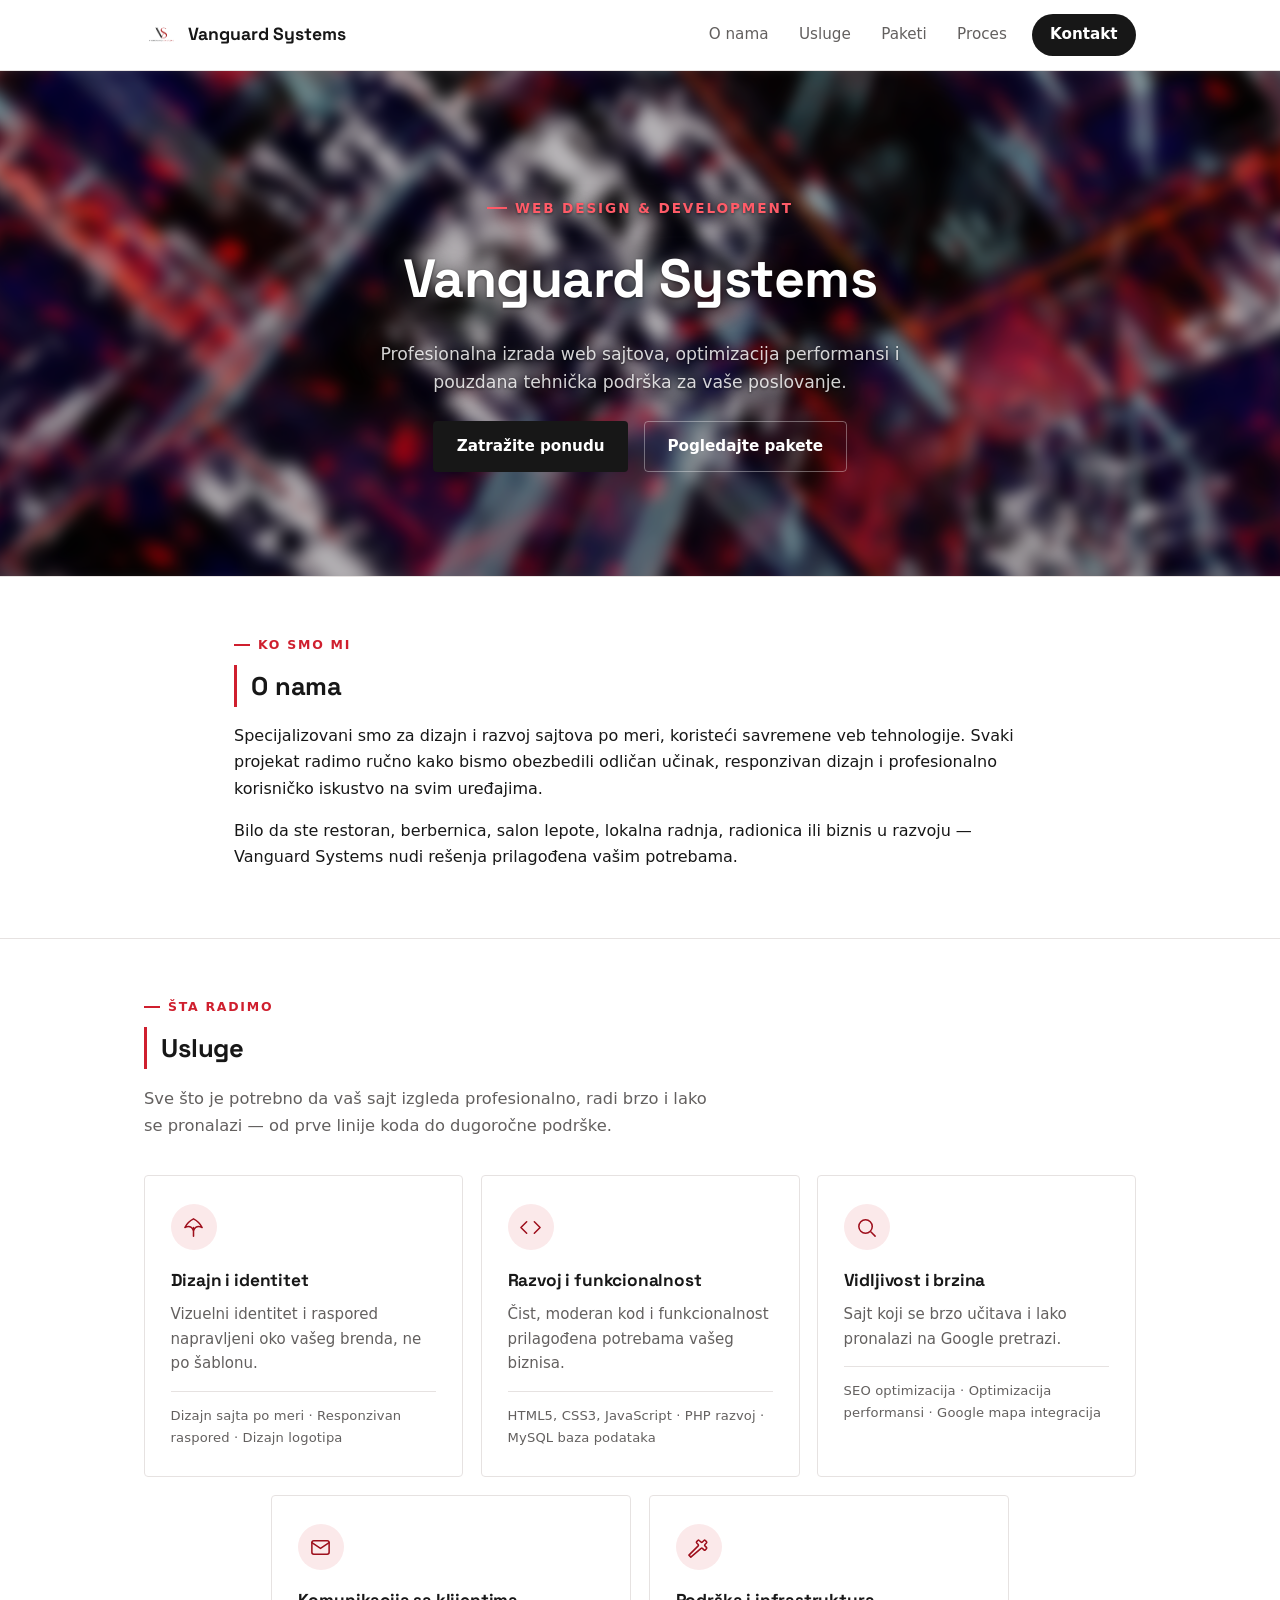
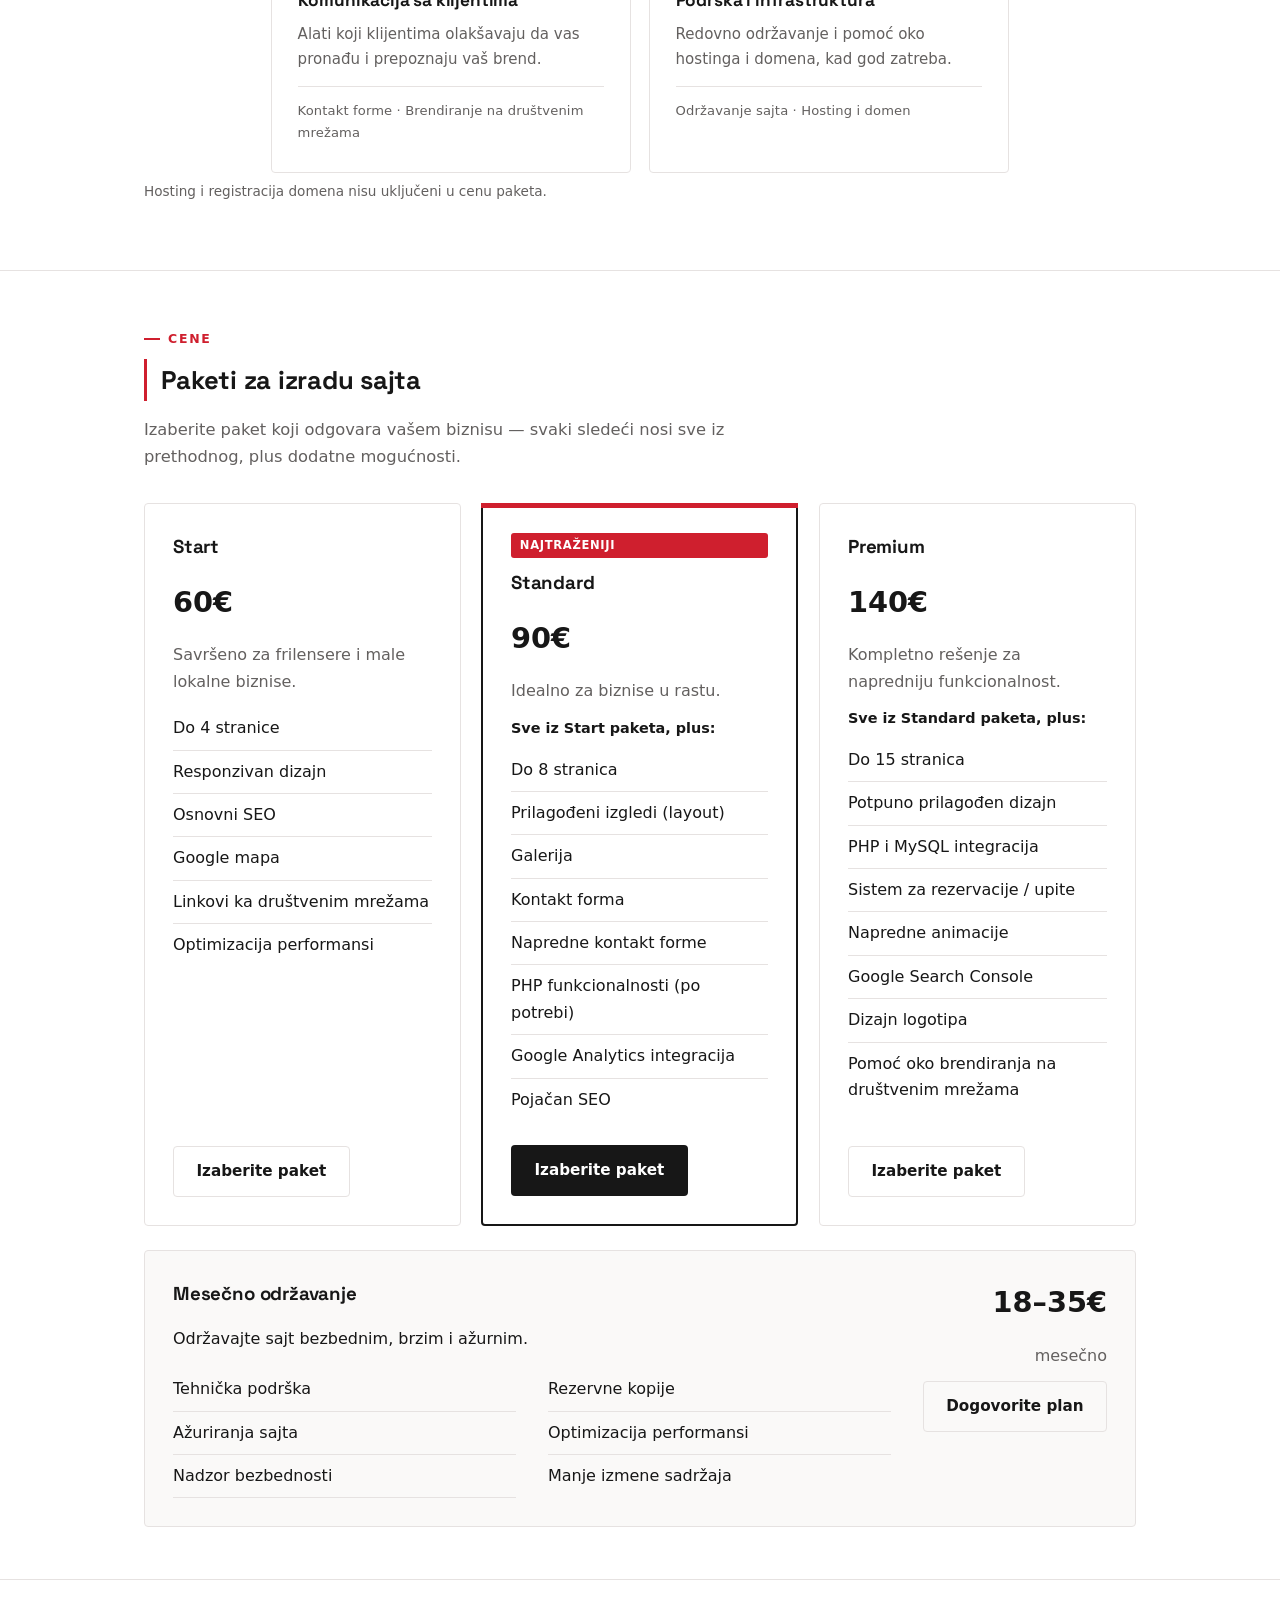
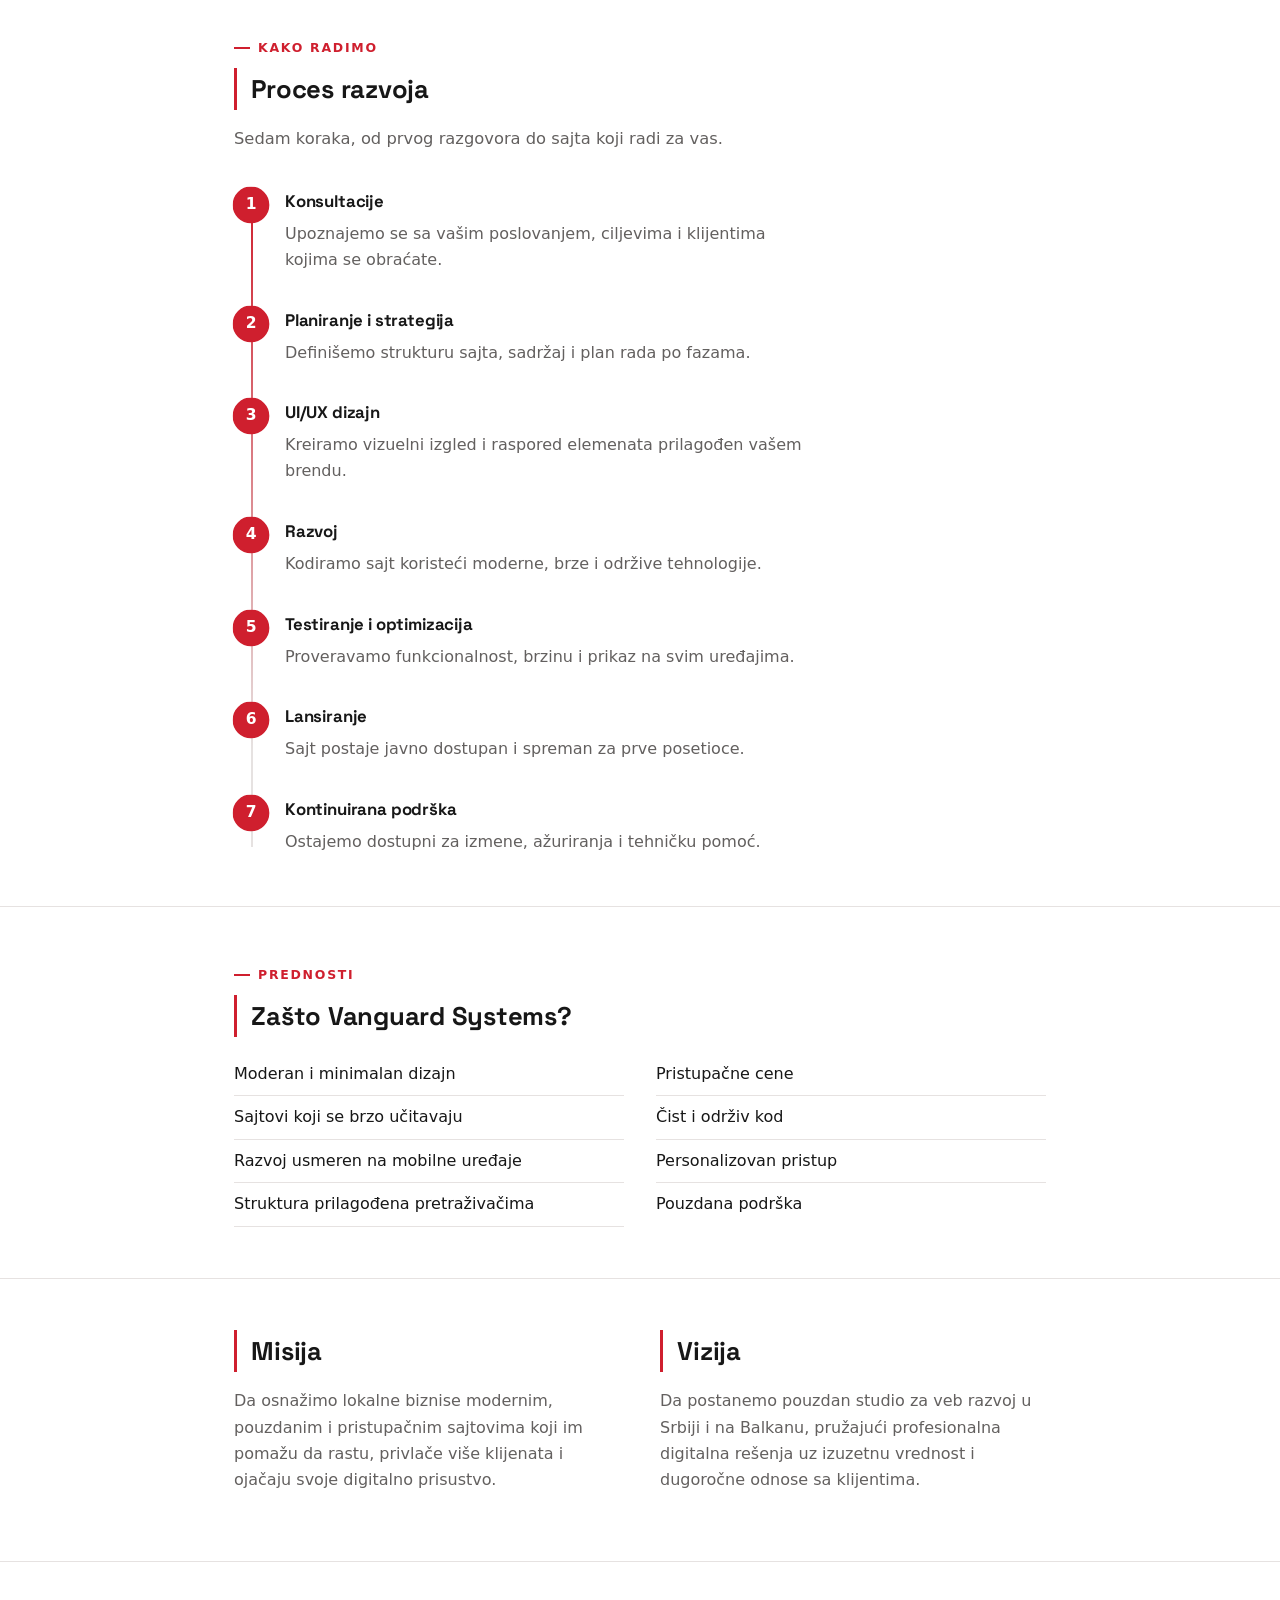
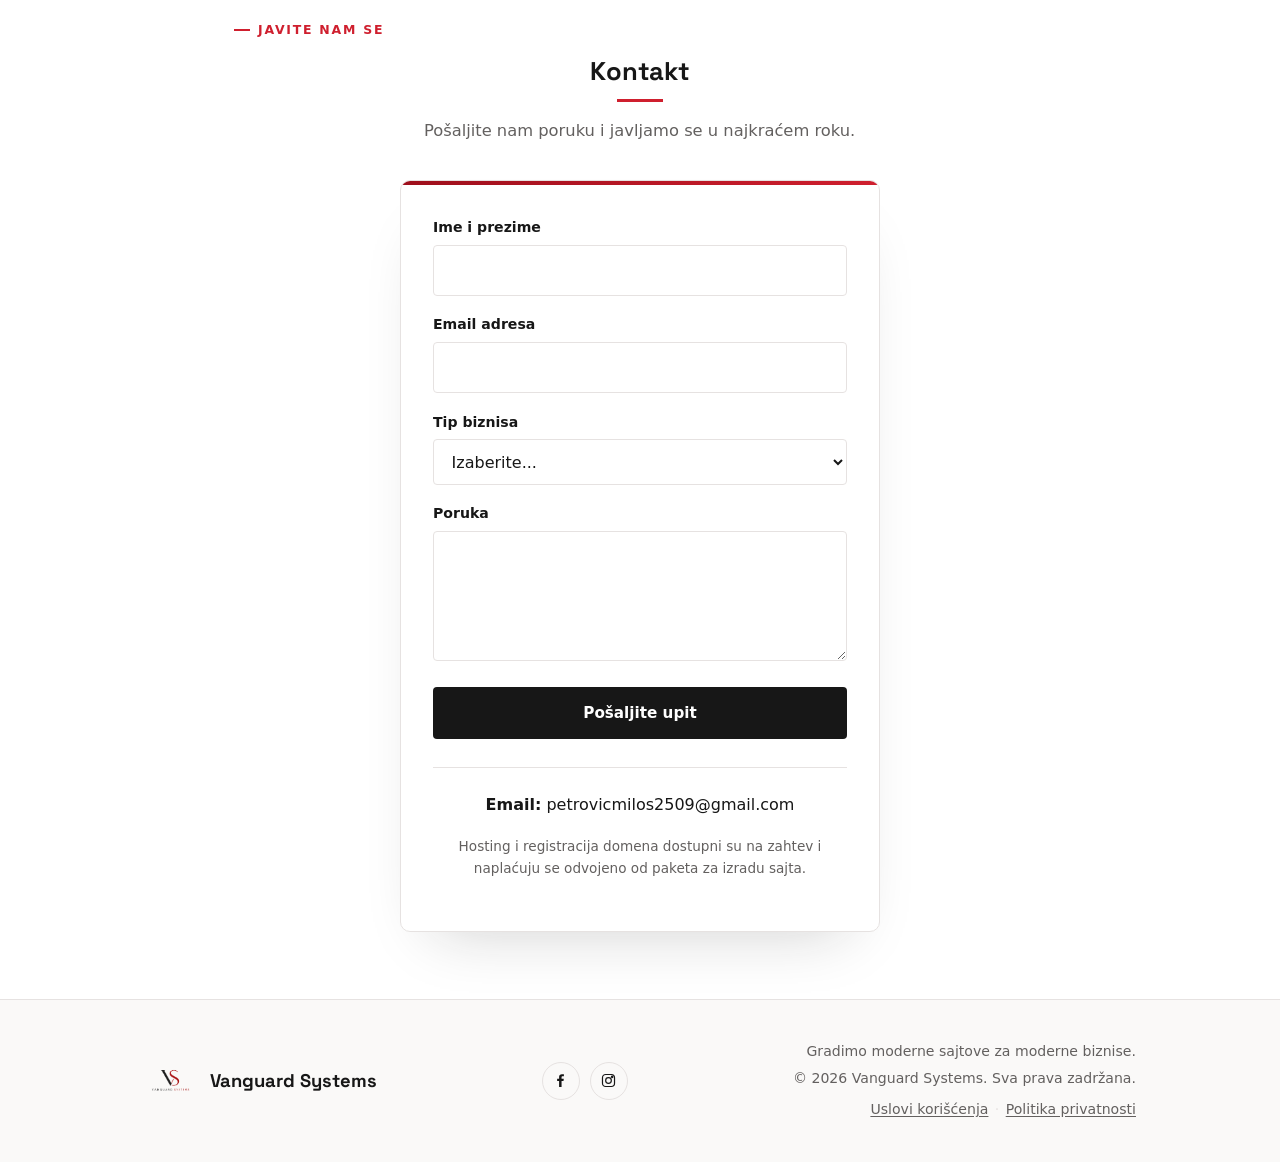
==== index.html @ c23f6a25 "Initial commit: Vanguard Systems marketing site - Static homepage (hero, about, services, packages, " ====
<!DOCTYPE html>
<html lang="sr-Latn">
<head>
<meta charset="UTF-8">
<meta name="viewport" content="width=device-width, initial-scale=1.0">
<title>Vanguard Systems — Izrada web sajtova Srbija | Web dizajn i razvoj</title>
<meta name="description" content="Vanguard Systems je studio za izradu web sajtova u Srbiji. Moderan dizajn, brz razvoj, SEO optimizacija i pouzdana podrška za male biznise, lokalne firme i preduzetnike. Zatražite besplatnu ponudu.">
<meta name="keywords" content="izrada web sajtova, izrada sajtova Srbija, web dizajn, web development, SEO optimizacija, izrada sajta za firmu, izrada sajta za restoran, izrada sajta za salon">
<meta name="author" content="Vanguard Systems">
<meta name="robots" content="index, follow, max-image-preview:large">
<link rel="canonical" href="https://www.vanguardsystems.rs/">

<!-- Open Graph / Facebook -->
<meta property="og:type" content="website">
<meta property="og:site_name" content="Vanguard Systems">
<meta property="og:title" content="Vanguard Systems — Izrada web sajtova Srbija | Web dizajn i razvoj">
<meta property="og:description" content="Moderan dizajn, brz razvoj i SEO optimizacija za male biznise, lokalne firme i preduzetnike. Zatražite besplatnu ponudu za izradu vašeg sajta.">
<meta property="og:url" content="https://www.vanguardsystems.rs/">
<meta property="og:image" content="https://www.vanguardsystems.rs/images/hero-bg.jpg">
<meta property="og:image:width" content="1920">
<meta property="og:image:height" content="1012">
<meta property="og:locale" content="sr_RS">

<!-- Twitter Card -->
<meta name="twitter:card" content="summary_large_image">
<meta name="twitter:title" content="Vanguard Systems — Izrada web sajtova Srbija">
<meta name="twitter:description" content="Moderan dizajn, brz razvoj i SEO optimizacija za male biznise, lokalne firme i preduzetnike.">
<meta name="twitter:image" content="https://www.vanguardsystems.rs/images/hero-bg.jpg">

<link rel="icon" href="images/vs-logo.png" type="image/png">
<link rel="apple-touch-icon" href="images/vs-mark.png">
<meta name="theme-color" content="#171717">

<link rel="preconnect" href="https://fonts.googleapis.com">
<link rel="preconnect" href="https://fonts.gstatic.com" crossorigin>
<link rel="preload" as="image" href="images/hero-bg.webp" type="image/webp" fetchpriority="high">

<link rel="stylesheet" href="styles/style.css">

<script type="application/ld+json">
{
  "@context": "https://schema.org",
  "@type": "ProfessionalService",
  "name": "Vanguard Systems",
  "description": "Studio za veb dizajn i razvoj koji gradi moderne, brze sajtove za male biznise, lokalne firme i preduzetnike.",
  "url": "https://www.vanguardsystems.rs/",
  "logo": "https://www.vanguardsystems.rs/images/vs-logo.png",
  "image": "https://www.vanguardsystems.rs/images/hero-bg.jpg",
  "email": "petrovicmilos2509@gmail.com",
  "areaServed": {
    "@type": "Country",
    "name": "Srbija"
  },
  "priceRange": "60€ - 140€",
  "makesOffer": [
    {
      "@type": "Offer",
      "name": "Start paket — izrada sajta",
      "price": "60",
      "priceCurrency": "EUR"
    },
    {
      "@type": "Offer",
      "name": "Standard paket — izrada sajta",
      "price": "90",
      "priceCurrency": "EUR"
    },
    {
      "@type": "Offer",
      "name": "Premium paket — izrada sajta",
      "price": "140",
      "priceCurrency": "EUR"
    }
  ]
}
</script>
<script type="application/ld+json">
{
  "@context": "https://schema.org",
  "@type": "WebSite",
  "name": "Vanguard Systems",
  "url": "https://www.vanguardsystems.rs/"
}
</script>
</head>
<body>

<div class="scroll-progress" id="scrollProgress"></div>

<header class="site-header">
  <div class="wrap header-inner">
    <a href="#top" class="logo">
      <img src="images/vs-logo.png" alt="Vanguard Systems logo" width="34" height="34" loading="eager" decoding="async">
      Vanguard Systems
    </a>

    <button class="nav-toggle" id="navToggle" aria-label="Otvorite meni" aria-expanded="false" aria-controls="main-nav">
      <span></span><span></span><span></span>
    </button>

    <nav class="main-nav" id="main-nav">
      <a href="#onama">O nama</a>
      <a href="#usluge">Usluge</a>
      <a href="#paketi">Paketi</a>
      <a href="#proces">Proces</a>
      <a href="#kontakt" class="nav-cta">Kontakt</a>
    </nav>
  </div>
</header>

<main id="top">

  <!-- HERO -->
  <section class="hero">
    <div class="hero-bg" aria-hidden="true">
      <picture>
        <source srcset="images/hero-bg.webp" type="image/webp">
        <img src="images/hero-bg.jpg" alt="" width="1920" height="1012" loading="eager" fetchpriority="high" decoding="async">
      </picture>
      <div class="hero-overlay"></div>
    </div>
    <div class="wrap hero-inner">
      <div class="hero-content">
        <p class="tagline hero-in">Web Design & Development</p>
        <h1 class="hero-in hero-in-2">Vanguard Systems</h1>
        <p class="lead hero-in hero-in-3">
         Profesionalna izrada web sajtova, optimizacija performansi i pouzdana tehnička podrška za vaše poslovanje.
        </p>
        <div class="hero-actions hero-in hero-in-4">
          <a href="#kontakt" class="btn btn-primary">Zatražite ponudu</a>
          <a href="#paketi" class="btn btn-plain">Pogledajte pakete</a>
        </div>
      </div>
    </div>
  </section>


  <hr class="divider">

  <!-- ABOUT -->
  <section class="section" id="onama">
    <div class="wrap wrap-narrow">
      <p class="eyebrow reveal">Ko smo mi</p>
      <h2 class="reveal">O nama</h2>
      <p class="reveal">
        Specijalizovani smo za dizajn i razvoj sajtova po meri, koristeći savremene veb
        tehnologije. Svaki projekat radimo ručno kako bismo obezbedili odličan učinak,
        responzivan dizajn i profesionalno korisničko iskustvo na svim uređajima.
      </p>
      <p class="reveal">
        Bilo da ste restoran, berbernica, salon lepote, lokalna radnja, radionica ili biznis
        u razvoju — Vanguard Systems nudi rešenja prilagođena vašim potrebama.
      </p>
    </div>
  </section>

  <hr class="divider">

  <!-- SERVICES -->
  <section class="section" id="usluge">
    <div class="wrap">
      <p class="eyebrow reveal">Šta radimo</p>
      <h2 class="reveal">Usluge</h2>
      <p class="section-lead reveal">Sve što je potrebno da vaš sajt izgleda profesionalno, radi brzo i lako se pronalazi — od prve linije koda do dugoročne podrške.</p>

      <div class="services-grid">

        <div class="service-card reveal">
          <span class="service-icon">
            <svg viewBox="0 0 24 24" fill="none" stroke="currentColor" stroke-width="1.6" stroke-linecap="round" stroke-linejoin="round"><path d="M12 3c4 2 7 5 9 9-4-2-7-1-9 3-2-4-5-5-9-3 2-4 5-7 9-9Z"/><path d="M12 12v9"/></svg>
          </span>
          <h3>Dizajn i identitet</h3>
          <p>Vizuelni identitet i raspored napravljeni oko vašeg brenda, ne po šablonu.</p>
          <p class="service-tags">Dizajn sajta po meri · Responzivan raspored · Dizajn logotipa</p>
        </div>

        <div class="service-card reveal">
          <span class="service-icon">
            <svg viewBox="0 0 24 24" fill="none" stroke="currentColor" stroke-width="1.6" stroke-linecap="round" stroke-linejoin="round"><polyline points="16 18 22 12 16 6"/><polyline points="8 6 2 12 8 18"/></svg>
          </span>
          <h3>Razvoj i funkcionalnost</h3>
          <p>Čist, moderan kod i funkcionalnost prilagođena potrebama vašeg biznisa.</p>
          <p class="service-tags">HTML5, CSS3, JavaScript · PHP razvoj · MySQL baza podataka</p>
        </div>

        <div class="service-card reveal">
          <span class="service-icon">
            <svg viewBox="0 0 24 24" fill="none" stroke="currentColor" stroke-width="1.6" stroke-linecap="round" stroke-linejoin="round"><circle cx="11" cy="11" r="7"/><path d="m21 21-4.3-4.3"/></svg>
          </span>
          <h3>Vidljivost i brzina</h3>
          <p>Sajt koji se brzo učitava i lako pronalazi na Google pretrazi.</p>
          <p class="service-tags">SEO optimizacija · Optimizacija performansi · Google mapa integracija</p>
        </div>

        <div class="service-card reveal">
          <span class="service-icon">
            <svg viewBox="0 0 24 24" fill="none" stroke="currentColor" stroke-width="1.6" stroke-linecap="round" stroke-linejoin="round"><rect x="3" y="5" width="18" height="14" rx="2"/><path d="m3 7 9 6 9-6"/></svg>
          </span>
          <h3>Komunikacija sa klijentima</h3>
          <p>Alati koji klijentima olakšavaju da vas pronađu i prepoznaju vaš brend.</p>
          <p class="service-tags">Kontakt forme · Brendiranje na društvenim mrežama</p>
        </div>

        <div class="service-card reveal">
          <span class="service-icon">
            <svg viewBox="0 0 24 24" fill="none" stroke="currentColor" stroke-width="1.6" stroke-linecap="round" stroke-linejoin="round"><path d="M14.7 6.3a1 1 0 0 0 1.4 0l1.6-1.6a1 1 0 0 1 1.4 0l1.2 1.2a1 1 0 0 1 0 1.4l-1.6 1.6a1 1 0 0 0 0 1.4l1.6 1.6a1 1 0 0 1 0 1.4l-1.2 1.2a1 1 0 0 1-1.4 0l-1.6-1.6a1 1 0 0 0-1.4 0L4 22l-2-2 9.7-9.7a1 1 0 0 0 0-1.4L10.1 7.3a1 1 0 0 1 0-1.4l1.2-1.2a1 1 0 0 1 1.4 0Z"/></svg>
          </span>
          <h3>Podrška i infrastruktura</h3>
          <p>Redovno održavanje i pomoć oko hostinga i domena, kad god zatreba.</p>
          <p class="service-tags">Održavanje sajta · Hosting i domen</p>
        </div>

      </div>
      <p class="fine-print reveal">Hosting i registracija domena nisu uključeni u cenu paketa.</p>
    </div>
  </section>

  <hr class="divider">

  <!-- PACKAGES -->
  <section class="section" id="paketi">
    <div class="wrap">
      <p class="eyebrow reveal">Cene</p>
      <h2 class="reveal">Paketi za izradu sajta</h2>
      <p class="section-lead reveal">Izaberite paket koji odgovara vašem biznisu — svaki sledeći nosi sve iz prethodnog, plus dodatne mogućnosti.</p>

      <div class="package-grid">

        <article class="package reveal">
          <h3>Start</h3>
          <p class="package-price">60€</p>
          <p class="package-desc">Savršeno za frilensere i male lokalne biznise.</p>
          <ul class="plain-list">
            <li>Do 4 stranice</li>
            <li>Responzivan dizajn</li>
            <li>Osnovni SEO</li>
            <li>Google mapa</li>
            <li>Linkovi ka društvenim mrežama</li>
            <li>Optimizacija performansi</li>
          </ul>
          <a href="#kontakt" class="btn btn-plain">Izaberite paket</a>
        </article>

        <article class="package package-highlight reveal">
          <p class="package-badge">Najtraženiji</p>
          <h3>Standard</h3>
          <p class="package-price">90€</p>
          <p class="package-desc">Idealno za biznise u rastu.</p>
          <p class="package-note">Sve iz Start paketa, plus:</p>
          <ul class="plain-list">
            <li>Do 8 stranica</li>
            <li>Prilagođeni izgledi (layout)</li>
            <li>Galerija</li>
            <li>Kontakt forma</li>
            <li>Napredne kontakt forme</li>
            <li>PHP funkcionalnosti (po potrebi)</li>
            <li>Google Analytics integracija</li>
            <li>Pojačan SEO</li>
          </ul>
          <a href="#kontakt" class="btn btn-primary">Izaberite paket</a>
        </article>

        <article class="package reveal">
          <h3>Premium</h3>
          <p class="package-price">140€</p>
          <p class="package-desc">Kompletno rešenje za napredniju funkcionalnost.</p>
          <p class="package-note">Sve iz Standard paketa, plus:</p>
          <ul class="plain-list">
            <li>Do 15 stranica</li>
            <li>Potpuno prilagođen dizajn</li>
            <li>PHP i MySQL integracija</li>
            <li>Sistem za rezervacije / upite</li>
            <li>Napredne animacije</li>
            <li>Google Search Console</li>
            <li>Dizajn logotipa</li>
            <li>Pomoć oko brendiranja na društvenim mrežama</li>
          </ul>
          <a href="#kontakt" class="btn btn-plain">Izaberite paket</a>
        </article>

      </div>

      <div class="maintenance-box reveal">
        <div>
          <h3>Mesečno održavanje</h3>
          <p>Održavajte sajt bezbednim, brzim i ažurnim.</p>
          <ul class="plain-list two-col">
            <li>Tehnička podrška</li>
            <li>Ažuriranja sajta</li>
            <li>Nadzor bezbednosti</li>
            <li>Rezervne kopije</li>
            <li>Optimizacija performansi</li>
            <li>Manje izmene sadržaja</li>
          </ul>
        </div>
        <div class="maintenance-price">
          <p class="package-price">18–35€</p>
          <p class="package-desc">mesečno</p>
          <a href="#kontakt" class="btn btn-plain">Dogovorite plan</a>
        </div>
      </div>
    </div>
  </section>

  <hr class="divider">

  <!-- PROCESS -->
  <section class="section" id="proces">
    <div class="wrap wrap-narrow">
      <p class="eyebrow reveal">Kako radimo</p>
      <h2 class="reveal">Proces razvoja</h2>
      <p class="section-lead reveal">Sedam koraka, od prvog razgovora do sajta koji radi za vas.</p>

      <ol class="timeline">
        <li class="timeline-step reveal">
          <span class="timeline-node">1</span>
          <div class="timeline-content">
            <h3>Konsultacije</h3>
            <p>Upoznajemo se sa vašim poslovanjem, ciljevima i klijentima kojima se obraćate.</p>
          </div>
        </li>
        <li class="timeline-step reveal">
          <span class="timeline-node">2</span>
          <div class="timeline-content">
            <h3>Planiranje i strategija</h3>
            <p>Definišemo strukturu sajta, sadržaj i plan rada po fazama.</p>
          </div>
        </li>
        <li class="timeline-step reveal">
          <span class="timeline-node">3</span>
          <div class="timeline-content">
            <h3>UI/UX dizajn</h3>
            <p>Kreiramo vizuelni izgled i raspored elemenata prilagođen vašem brendu.</p>
          </div>
        </li>
        <li class="timeline-step reveal">
          <span class="timeline-node">4</span>
          <div class="timeline-content">
            <h3>Razvoj</h3>
            <p>Kodiramo sajt koristeći moderne, brze i održive tehnologije.</p>
          </div>
        </li>
        <li class="timeline-step reveal">
          <span class="timeline-node">5</span>
          <div class="timeline-content">
            <h3>Testiranje i optimizacija</h3>
            <p>Proveravamo funkcionalnost, brzinu i prikaz na svim uređajima.</p>
          </div>
        </li>
        <li class="timeline-step reveal">
          <span class="timeline-node">6</span>
          <div class="timeline-content">
            <h3>Lansiranje</h3>
            <p>Sajt postaje javno dostupan i spreman za prve posetioce.</p>
          </div>
        </li>
        <li class="timeline-step timeline-step-last reveal">
          <span class="timeline-node">7</span>
          <div class="timeline-content">
            <h3>Kontinuirana podrška</h3>
            <p>Ostajemo dostupni za izmene, ažuriranja i tehničku pomoć.</p>
          </div>
        </li>
      </ol>
    </div>
  </section>

  <hr class="divider">

  <!-- WHY US -->
  <section class="section" id="zasto">
    <div class="wrap wrap-narrow">
      <p class="eyebrow reveal">Prednosti</p>
      <h2 class="reveal">Zašto Vanguard Systems?</h2>
      <ul class="plain-list two-col reveal">
        <li>Moderan i minimalan dizajn</li>
        <li>Sajtovi koji se brzo učitavaju</li>
        <li>Razvoj usmeren na mobilne uređaje</li>
        <li>Struktura prilagođena pretraživačima</li>
        <li>Pristupačne cene</li>
        <li>Čist i održiv kod</li>
        <li>Personalizovan pristup</li>
        <li>Pouzdana podrška</li>
      </ul>
    </div>
  </section>

  <hr class="divider">

  <!-- MISSION / VISION -->
  <section class="section" id="misija">
    <div class="wrap wrap-narrow mission-grid">
      <div class="reveal">
        <h2>Misija</h2>
        <p>
          Da osnažimo lokalne biznise modernim, pouzdanim i pristupačnim sajtovima koji im
          pomažu da rastu, privlače više klijenata i ojačaju svoje digitalno prisustvo.
        </p>
      </div>
      <div class="reveal">
        <h2>Vizija</h2>
        <p>
          Da postanemo pouzdan studio za veb razvoj u Srbiji i na Balkanu, pružajući
          profesionalna digitalna rešenja uz izuzetnu vrednost i dugoročne odnose sa klijentima.
        </p>
      </div>
    </div>
  </section>

  <hr class="divider">

  <!-- CONTACT -->
  <section class="section" id="kontakt">
    <div class="wrap wrap-narrow">
      <p class="eyebrow reveal center">Javite nam se</p>
      <h2 class="reveal center">Kontakt</h2>
      <p class="section-lead center reveal">Pošaljite nam poruku i javljamo se u najkraćem roku.</p>

      <div class="contact-card reveal">
        <form class="contact-form" id="contactForm" action="https://formspree.io/f/mwvdjwgo" method="POST" novalidate>
          <input type="hidden" name="_subject" value="Novi upit sa Vanguard Systems sajta">
          <input type="text" name="_gotcha" class="hp-field" tabindex="-1" autocomplete="off" aria-hidden="true">

          <div class="field">
            <label for="ime">Ime i prezime</label>
            <input type="text" id="ime" name="ime" required minlength="2">
          </div>

          <div class="field">
            <label for="email">Email adresa</label>
            <input type="email" id="email" name="email" required>
          </div>

          <div class="field">
            <label for="tip">Tip biznisa</label>
            <select id="tip" name="tip_biznisa" required>
              <option value="" disabled selected>Izaberite...</option>
              <option>Restoran</option>
              <option>Berbernica / frizerski salon</option>
              <option>Salon lepote</option>
              <option>Lokalna radnja</option>
              <option>Radionica</option>
              <option>Drugo</option>
            </select>
          </div>

          <div class="field">
            <label for="poruka">Poruka</label>
            <textarea id="poruka" name="poruka" rows="4" required minlength="10"></textarea>
          </div>

          <button type="submit" class="btn btn-primary btn-submit">Pošaljite upit</button>
          <p class="form-status" id="formStatus" role="status" aria-live="polite"></p>
        </form>

        <div class="contact-direct">
          <p><strong>Email:</strong> petrovicmilos2509@gmail.com</p>
          <p class="fine-print">Hosting i registracija domena dostupni su na zahtev i naplaćuju se odvojeno od paketa za izradu sajta.</p>
        </div>
      </div>
    </div>
  </section>

</main>

<footer class="site-footer">
  <div class="wrap footer-inner">
    <div class="footer-logo">
      <img src="images/vs-logo.png" alt="Vanguard Systems logo" width="52" height="52" loading="lazy" decoding="async">
      <span>Vanguard Systems</span>
    </div>
    <nav class="footer-social" aria-label="Društvene mreže">
      <a href="#" target="_blank" rel="noopener" aria-label="Facebook">
        <svg viewBox="0 0 24 24" fill="currentColor"><path d="M13.5 21v-8.2h2.75l.4-3.2h-3.15V7.5c0-.93.26-1.56 1.6-1.56h1.7V3.1C15.98 3.03 15.03 3 13.9 3c-2.32 0-3.9 1.42-3.9 4.02v2.58H7.25v3.2H10V21h3.5Z"/></svg>
      </a>
      <a href="#" target="_blank" rel="noopener" aria-label="Instagram">
        <svg viewBox="0 0 24 24" fill="none" stroke="currentColor" stroke-width="1.7"><rect x="3.5" y="3.5" width="17" height="17" rx="4.5"/><circle cx="12" cy="12" r="4"/><circle cx="17.2" cy="6.8" r="1"/></svg>
      </a>
    </nav>
    <div class="footer-text">
      <p>Gradimo moderne sajtove za moderne biznise.</p>
      <p>© 2026 Vanguard Systems. Sva prava zadržana.</p>
      <nav class="footer-legal" aria-label="Pravne informacije">
        <a href="uslovi-koriscenja.html">Uslovi korišćenja</a>
        <span aria-hidden="true">·</span>
        <a href="politika-privatnosti.html">Politika privatnosti</a>
      </nav>
    </div>
  </div>
</footer>

<script src="js/app.js"></script>
</body>
</html>
---- styles/style.css ----
/* Vanguard Systems — crno-crveni, jednostavan stil */

@import url('https://fonts.googleapis.com/css2?family=Space+Grotesk:wght@500;600;700&display=swap');

:root{
  --text: #171717;
  --muted: #63605f;
  --line: #e6e2e1;
  --bg: #ffffff;
  --bg-soft: #faf9f8;
  --red: #cf1f2e;
  --red-dark: #9e0f1c;
  --red-soft: #fbe9ea;
  --radius: 4px;
  --wrap: 860px;
  --wrap-wide: 1040px;
  --font-display: "Space Grotesk", system-ui, -apple-system, "Segoe UI", Roboto, Helvetica, Arial, sans-serif;
}

*, *::before, *::after{ box-sizing: border-box; }

body{
  margin:0;
  background: var(--bg);
  color: var(--text);
  font-family: system-ui, -apple-system, "Segoe UI", Roboto, Helvetica, Arial, sans-serif;
  font-size: 16px;
  line-height: 1.65;
}

a{ color: inherit; text-decoration: none; }
h1,h2,h3,p{ margin: 0 0 1rem; }
h1,h2,h3{ font-family: var(--font-display); letter-spacing: -0.01em; }
ul,ol{ margin:0; padding:0; list-style:none; }
button, input, select, textarea{ font: inherit; }

.wrap{
  max-width: var(--wrap-wide);
  margin-inline: auto;
  padding-inline: 1.5rem;
}
.wrap-narrow{ max-width: var(--wrap); }

.divider{
  border: none;
  border-top: 1px solid var(--line);
  margin: 0;
}

/* Scroll progress */
.scroll-progress{
  position: fixed;
  top: 0; left: 0;
  height: 3px;
  width: 0%;
  background: linear-gradient(90deg, var(--red-dark), var(--red));
  z-index: 100;
  transition: width 0.1s ease-out;
}

/* Header */
.site-header{
  border-bottom: 1px solid var(--line);
  background: rgba(255,255,255,0.82);
  backdrop-filter: blur(10px);
  -webkit-backdrop-filter: blur(10px);
  position: sticky;
  top: 0;
  z-index: 10;
  transition: box-shadow 0.2s ease, border-color 0.2s ease;
}
.site-header.is-scrolled{
  box-shadow: 0 6px 24px -12px rgba(23,23,23,0.18);
  border-bottom-color: transparent;
}
.header-inner{
  display: flex;
  align-items: center;
  justify-content: space-between;
  padding-block: 0.85rem;
  position: relative;
}
.logo{
  display: flex;
  align-items: center;
  gap: 0.65rem;
  font-family: var(--font-display);
  font-weight: 700;
  font-size: 1.1rem;
  color: var(--text);
}
.logo img{
  height: 34px;
  width: 34px;
  display: block;
}

.main-nav{ display: flex; gap: 0.4rem; align-items: center; }
.main-nav a{
  color: var(--muted);
  font-size: 0.95rem;
  padding: 0.5rem 0.75rem;
  position: relative;
}
.main-nav a:not(.nav-cta)::after{
  content: "";
  position: absolute;
  left: 0.75rem; right: 0.75rem;
  bottom: 0.28rem;
  height: 2px;
  background: var(--red);
  transform: scaleX(0);
  transform-origin: left;
  transition: transform 0.2s ease;
}
.main-nav a:not(.nav-cta):hover{ color: var(--text); }
.main-nav a:not(.nav-cta):hover::after{ transform: scaleX(1); }
.main-nav a.nav-cta{
  color: #fff;
  background: var(--text);
  font-weight: 600;
  border-radius: 999px;
  padding: 0.55rem 1.15rem;
  margin-left: 0.4rem;
  transition: background 0.15s ease;
}
.main-nav a.nav-cta:hover{ background: var(--red); }

.nav-toggle{
  display: none;
  flex-direction: column;
  gap: 4px;
  border: none;
  background: none;
  padding: 0.4rem;
  cursor: pointer;
}
.nav-toggle span{ width: 20px; height: 2px; background: var(--text); }

/* Hero */
.hero{ padding-block: 7.5rem 6.5rem; position: relative; overflow: hidden; isolation: isolate; }
.hero-bg{ position: absolute; inset: 0; z-index: -2; }
.hero-bg picture{ position: absolute; inset: 0; display: block; }
.hero-bg img{
  width: 100%;
  height: 100%;
  object-fit: cover;
  display: block;
  filter: blur(7px) brightness(0.78) saturate(1.1);
  transform: scale(1.04);
}
.hero-overlay{
  position: absolute;
  inset: 0;
  z-index: -1;
  background:
    radial-gradient(ellipse 60% 55% at 50% 45%, rgba(10,9,10,0.62) 0%, rgba(10,9,10,0.32) 65%, rgba(10,9,10,0.18) 100%),
    linear-gradient(180deg, rgba(10,9,10,0.32) 0%, rgba(10,9,10,0.2) 30%, rgba(10,9,10,0.5) 100%);
}
.hero-inner{
  position: relative;
  z-index: 1;
  display: flex;
  justify-content: center;
}
.hero-content{ max-width: 46rem; text-align: center; }
.hero .tagline, .hero h1, .hero .lead{ text-shadow: 0 2px 20px rgba(0,0,0,0.65), 0 1px 3px rgba(0,0,0,0.5); }
.tagline{
  display: inline-flex;
  align-items: center;
  gap: 0.5rem;
  color: #ff5b68;
  font-weight: 600;
  font-size: 0.85rem;
  letter-spacing: 0.14em;
  text-transform: uppercase;
  justify-content: center;
}
.tagline::before{
  content: "";
  width: 20px;
  height: 2px;
  background: #ff5b68;
}
h1{ font-size: clamp(2.4rem, 4.2vw, 3.4rem); font-weight: 700; color: #fff; }
.hero .lead{ max-width: 52ch; color: rgba(255,255,255,0.82); font-size: 1.08rem; margin-inline: auto; }
.hero-actions{ display: flex; gap: 1rem; flex-wrap: wrap; margin-top: 1.5rem; justify-content: center; }
.hero .btn-plain{ border-color: rgba(255,255,255,0.35); color: #fff; }
.hero .btn-plain:hover{ border-color: var(--red); color: #ff5b68; }

/* Hero load-in */
.hero-in{
  opacity: 0;
  transform: translateY(16px);
  animation: heroIn 0.7s cubic-bezier(.2,.7,.3,1) forwards;
}
.hero-in-2{ animation-delay: 0.08s; }
.hero-in-3{ animation-delay: 0.16s; }
.hero-in-4{ animation-delay: 0.24s; }
@keyframes heroIn{
  to{ opacity: 1; transform: translateY(0); }
}
@media (prefers-reduced-motion: reduce){
  .hero-in{ opacity: 1; transform: none; animation: none; }
}

/* Legal pages (Uslovi korišćenja / Politika privatnosti) */
.page-header{
  padding-block: 3.5rem 2.5rem;
  border-bottom: 1px solid var(--line);
  background: var(--bg-soft);
  text-align: center;
}
.page-header h1{ font-size: clamp(1.9rem, 3.4vw, 2.5rem); }
.breadcrumb{ font-size: 0.85rem; color: var(--muted); margin-top: 0.75rem; }
.breadcrumb a{ color: var(--red); }
.breadcrumb a:hover{ text-decoration: underline; }
.legal-wrap{ padding-block: 3rem 4rem; }
.legal-content{ max-width: 74ch; margin-inline: auto; }
.legal-content .updated{ color: var(--muted); font-size: 0.9rem; margin-bottom: 2.2rem; }
.legal-content h2{
  font-size: 1.3rem;
  font-weight: 700;
  margin-top: 2.4rem;
  padding-left: 0.8rem;
  border-left: 3px solid var(--red);
}
.legal-content h2:first-of-type{ margin-top: 0; }
.legal-content h3{ font-size: 1.02rem; font-weight: 700; margin: 1.3rem 0 0.5rem; }
.legal-content p{ margin: 0 0 1rem; color: var(--text); }
.legal-content ul, .legal-content ol{ margin: 0 0 1.1rem; padding-left: 1.4rem; }
.legal-content ul{ list-style: disc; }
.legal-content ol{ list-style: decimal; }
.legal-content li{ margin-bottom: 0.45rem; color: var(--text); }
.legal-content a{ color: var(--red); text-decoration: underline; text-underline-offset: 2px; }
.legal-content a:hover{ color: var(--red-dark); }
.legal-content strong{ color: var(--text); }

/* Buttons */
.btn{
  display: inline-block;
  padding: 0.75rem 1.4rem;
  border-radius: var(--radius);
  font-size: 0.95rem;
  font-weight: 600;
  border: 1px solid transparent;
  transition: background 0.15s ease, border-color 0.15s ease, color 0.15s ease;
}
.btn-primary{ background: var(--text); color: #fff; }
.btn-primary:hover{ background: var(--red); }
.btn-plain{ border-color: var(--line); color: var(--text); }
.btn-plain:hover{ border-color: var(--red); color: var(--red); }

/* Sections */
.section{ padding-block: 3.2rem; }
h2{
  font-size: 1.6rem;
  font-weight: 700;
  padding-left: 0.9rem;
  border-left: 3px solid var(--red);
}

.eyebrow{
  display: inline-flex;
  align-items: center;
  gap: 0.5rem;
  color: var(--red);
  font-weight: 600;
  font-size: 0.78rem;
  letter-spacing: 0.14em;
  text-transform: uppercase;
  margin: 0 0 0.6rem;
}
.eyebrow::before{
  content: "";
  width: 16px;
  height: 2px;
  background: var(--red);
}
.section-lead{
  max-width: 56ch;
  color: var(--muted);
  font-size: 1.02rem;
}
.center{ text-align: center; margin-inline: auto; }
.center.eyebrow{ justify-content: center; }
.center.section-lead{ margin-inline: auto; }
h2.center{
  border-left: none;
  padding-left: 0;
  position: relative;
  padding-bottom: 0.6rem;
}
h2.center::after{
  content: "";
  position: absolute;
  left: 50%;
  bottom: 0;
  transform: translateX(-50%);
  width: 46px;
  height: 3px;
  background: var(--red);
}

/* Scroll reveal */
.reveal{
  opacity: 0;
  transform: translateY(14px);
  transition: opacity 0.5s cubic-bezier(0.16, 1, 0.3, 1), transform 0.5s cubic-bezier(0.16, 1, 0.3, 1);
  will-change: opacity, transform;
}
.reveal.in-view{
  opacity: 1;
  transform: translateY(0);
}
@media (prefers-reduced-motion: reduce){
  .reveal{ opacity: 1; transform: none; transition: none; }
}

.plain-list li{
  padding: 0.5rem 0;
  border-bottom: 1px solid var(--line);
  color: var(--text);
}
.plain-list li:last-child{ border-bottom: none; }
.two-col{
  columns: 2;
  column-gap: 2rem;
}
.two-col li{ break-inside: avoid; }

.fine-print{ color: var(--muted); font-size: 0.85rem; margin-top: 0.5rem; }

/* Services */
.services-grid{
  display: flex;
  flex-wrap: wrap;
  justify-content: center;
  gap: 1.1rem;
  margin-top: 2.2rem;
}
.service-card{
  flex: 1 1 300px;
  max-width: 360px;
  border: 1px solid var(--line);
  border-radius: var(--radius);
  padding: 1.75rem 1.6rem;
  background: var(--bg);
  position: relative;
  overflow: hidden;
  transition: transform 0.25s ease, box-shadow 0.25s ease, border-color 0.25s ease;
}
.service-card::before{
  content: "";
  position: absolute;
  top: 0; left: 0; right: 0;
  height: 3px;
  background: var(--red);
  transform: scaleX(0);
  transform-origin: left;
  transition: transform 0.3s ease;
}
.service-card:hover{
  transform: translateY(-5px);
  box-shadow: 0 18px 34px -22px rgba(23,23,23,0.28);
  border-color: transparent;
}
.service-card:hover::before{ transform: scaleX(1); }
.service-icon{
  display: inline-flex;
  align-items: center;
  justify-content: center;
  width: 46px;
  height: 46px;
  border-radius: 50%;
  background: var(--red-soft);
  color: var(--red-dark);
  margin-bottom: 1rem;
  transition: background 0.25s ease, color 0.25s ease, transform 0.25s ease;
}
.service-icon svg{ width: 23px; height: 23px; }
.service-card:hover .service-icon{
  background: var(--red);
  color: #fff;
  transform: scale(1.08) rotate(-4deg);
}
.service-card h3{ font-size: 1.08rem; font-weight: 700; margin-bottom: 0.45rem; }
.service-card p{ color: var(--muted); font-size: 0.94rem; margin: 0; }
.service-tags{
  margin-top: 0.9rem !important;
  padding-top: 0.85rem;
  border-top: 1px solid var(--line);
  font-size: 0.82rem !important;
  color: var(--muted);
  letter-spacing: 0.01em;
}

/* Packages */
.package-grid{
  display: grid;
  grid-template-columns: repeat(3, 1fr);
  gap: 1.25rem;
  margin-top: 2rem;
}
.package{
  border: 1px solid var(--line);
  border-radius: var(--radius);
  padding: 1.75rem;
  display: flex;
  flex-direction: column;
  position: relative;
  background: var(--bg);
  transition: transform 0.3s cubic-bezier(.2,.7,.3,1), box-shadow 0.3s ease, border-color 0.3s ease;
}
.package::after{
  content: "";
  position: absolute;
  top: -1px; left: -1px; right: -1px;
  height: 4px;
  background: var(--red);
  transform: scaleX(0);
  transform-origin: left;
  transition: transform 0.35s ease;
  border-radius: var(--radius) var(--radius) 0 0;
}
.package:hover{
  transform: translateY(-8px);
  box-shadow: 0 24px 44px -24px rgba(23,23,23,0.32);
  border-color: transparent;
}
.package:hover::after{ transform: scaleX(1); }
.package .btn{ transition: background 0.15s ease, border-color 0.15s ease, color 0.15s ease, transform 0.15s ease; }
.package:hover .btn-primary{ transform: translateX(2px); }
.package-highlight{
  border: 2px solid var(--text);
  background: var(--bg);
}
.package-highlight:hover{ transform: translateY(-10px); }
.package-highlight::before{
  content: "";
  position: absolute;
  top: -2px; left: -2px; right: -2px;
  height: 5px;
  background: var(--red);
}
.package-badge{
  display: inline-block;
  color: #fff;
  background: var(--red);
  font-weight: 600;
  font-size: 0.72rem;
  letter-spacing: 0.06em;
  text-transform: uppercase;
  padding: 0.2rem 0.55rem;
  border-radius: 3px;
  margin-bottom: 0.6rem;
}
.package-price{ font-size: 1.8rem; font-weight: 700; }
.package-desc{ color: var(--muted); margin-bottom: 0.75rem; }
.package-note{ font-weight: 600; font-size: 0.9rem; margin-bottom: 0.5rem; }
.package .plain-list{ margin-bottom: 1.5rem; flex: 1; }
.package .btn{ align-self: flex-start; }

.maintenance-box{
  margin-top: 1.5rem;
  border: 1px solid var(--line);
  border-radius: var(--radius);
  padding: 1.75rem;
  display: flex;
  justify-content: space-between;
  gap: 2rem;
  background: var(--bg-soft);
  flex-wrap: wrap;
}
.maintenance-box > div:first-child{ flex: 1; min-width: 240px; }
.maintenance-price{ text-align: right; min-width: 160px; }

/* Process timeline */
.timeline{
  position: relative;
  margin-top: 2.2rem;
  padding-left: 3.2rem;
}
.timeline::before{
  content: "";
  position: absolute;
  left: 1.05rem;
  top: 0.5rem;
  bottom: 0.5rem;
  width: 2px;
  background: linear-gradient(to bottom, var(--red), var(--line) 85%);
}
.timeline-step{
  position: relative;
  padding-bottom: 2.1rem;
}
.timeline-step-last{ padding-bottom: 0; }
.timeline-node{
  position: absolute;
  left: -3.2rem;
  top: 0;
  width: 2.15rem;
  height: 2.15rem;
  border-radius: 50%;
  background: var(--bg);
  border: 2px solid var(--text);
  color: var(--text);
  font-weight: 700;
  font-size: 0.9rem;
  display: flex;
  align-items: center;
  justify-content: center;
  transition: background 0.3s ease, color 0.3s ease, border-color 0.3s ease, transform 0.3s ease;
}
.timeline-step.in-view .timeline-node{
  background: var(--red);
  border-color: var(--red);
  color: #fff;
  transform: scale(1.08);
}
.timeline-step-last .timeline-node{ border-color: var(--red-dark); }
.timeline-content h3{ font-size: 1.05rem; font-weight: 700; margin-bottom: 0.3rem; }
.timeline-content p{ color: var(--muted); margin: 0; max-width: 52ch; }

/* Mission / vision */
.mission-grid{
  display: grid;
  grid-template-columns: 1fr 1fr;
  gap: 2.5rem;
}
.mission-grid p{ color: var(--muted); }

/* Contact form */
.contact-card{
  max-width: 480px;
  margin: 2.2rem auto 0;
  background: var(--bg);
  border: 1px solid var(--line);
  border-radius: 10px;
  padding: 2.2rem 2rem;
  box-shadow: 0 30px 60px -34px rgba(23,23,23,0.22);
  position: relative;
  overflow: hidden;
}
.contact-card::before{
  content: "";
  position: absolute;
  top: 0; left: 0; right: 0;
  height: 4px;
  background: linear-gradient(90deg, var(--red-dark), var(--red));
}
.contact-form{ margin-top: 0; }
.hp-field{
  position: absolute;
  width: 1px;
  height: 1px;
  padding: 0;
  margin: -1px;
  overflow: hidden;
  clip: rect(0,0,0,0);
  white-space: nowrap;
  border: 0;
}
.field{ margin-bottom: 1.1rem; }
.field label{ display: block; font-size: 0.88rem; font-weight: 600; margin-bottom: 0.35rem; }
.field input, .field select, .field textarea{
  width: 100%;
  padding: 0.7rem 0.85rem;
  border: 1px solid var(--line);
  border-radius: var(--radius);
  background: #fff;
  color: var(--text);
  transition: border-color 0.15s ease, box-shadow 0.15s ease;
}
.field input:focus, .field select:focus, .field textarea:focus{
  outline: none;
  border-color: var(--red);
  box-shadow: 0 0 0 3px var(--red-soft);
}
.field.invalid input, .field.invalid select, .field.invalid textarea{
  border-color: #c0392b;
}
.field textarea{ resize: vertical; }

.btn-submit{ border: none; cursor: pointer; width: 100%; text-align: center; padding-block: 0.85rem; }
.form-status{ margin-top: 0.9rem; font-size: 0.9rem; text-align: center; }
.form-status.ok{ color: #1e7d3c; }
.form-status.err{ color: #c0392b; }

.contact-direct{ margin-top: 1.75rem; padding-top: 1.5rem; border-top: 1px solid var(--line); text-align: center; }
.contact-direct .fine-print{ margin-top: 0.4rem; }

/* Footer */
.site-footer{ border-top: 1px solid var(--line); padding-block: 2.5rem; margin-top: 1rem; background: var(--bg-soft); }
.footer-inner{ display: flex; justify-content: space-between; align-items: center; gap: 1.5rem; flex-wrap: wrap; color: var(--muted); font-size: 0.88rem; }
.footer-logo{ display: flex; align-items: center; gap: 0.85rem; }
.footer-logo img{ height: 52px; width: 52px; }
.footer-logo span{ font-family: var(--font-display); font-weight: 700; font-size: 1.15rem; color: var(--text); }
.footer-social{ display: flex; gap: 0.6rem; }
.footer-social a{
  display: flex;
  align-items: center;
  justify-content: center;
  width: 38px;
  height: 38px;
  border-radius: 50%;
  border: 1px solid var(--line);
  color: var(--text);
  transition: background 0.2s ease, border-color 0.2s ease, color 0.2s ease, transform 0.2s ease;
}
.footer-social a svg{ width: 17px; height: 17px; }
.footer-social a:hover{
  background: var(--red);
  border-color: var(--red);
  color: #fff;
  transform: translateY(-3px);
}
.footer-text{ text-align: right; }
.footer-text p{ margin: 0 0 0.25rem; }
.footer-text p:last-child{ margin-bottom: 0; }
.footer-legal{ margin-top: 0.5rem; display: flex; gap: 0.4rem; justify-content: flex-end; flex-wrap: wrap; }
.footer-legal a{ color: var(--muted); text-decoration: underline; text-underline-offset: 2px; }
.footer-legal a:hover{ color: var(--red); }
.footer-legal span{ color: var(--line); }

/* Responsive */
@media (max-width: 860px){
  .package-grid{ grid-template-columns: 1fr; }
  .mission-grid{ grid-template-columns: 1fr; }
  .two-col{ columns: 1; }
}

@media (max-width: 680px){
  .nav-toggle{ display: flex; }
  .main-nav{
    display: none;
    position: absolute;
    top: 100%; left: 0; right: 0;
    background: #fff;
    border-bottom: 1px solid var(--line);
    flex-direction: column;
    align-items: flex-start;
    padding: 0.5rem 1.5rem 1rem;
    gap: 0.9rem;
  }
  .main-nav.is-open{ display: flex; }
  .main-nav a.nav-cta{ margin-left: 0; }
  .services-grid{ flex-direction: column; align-items: stretch; }
  .service-card{ max-width: none; }
  .timeline{ padding-left: 2.6rem; }
  .timeline::before{ left: 0.85rem; }
  .timeline-node{ left: -2.6rem; width: 1.9rem; height: 1.9rem; font-size: 0.82rem; }
  .contact-card{ padding: 1.75rem 1.35rem; }
  .maintenance-box{ flex-direction: column; }
  .maintenance-price{ text-align: left; }
  .footer-inner{ flex-direction: column; align-items: flex-start; }
  .footer-text{ text-align: left; }
  .footer-legal{ justify-content: flex-start; }
  .hero{ padding-block: 5rem 4rem; }
}
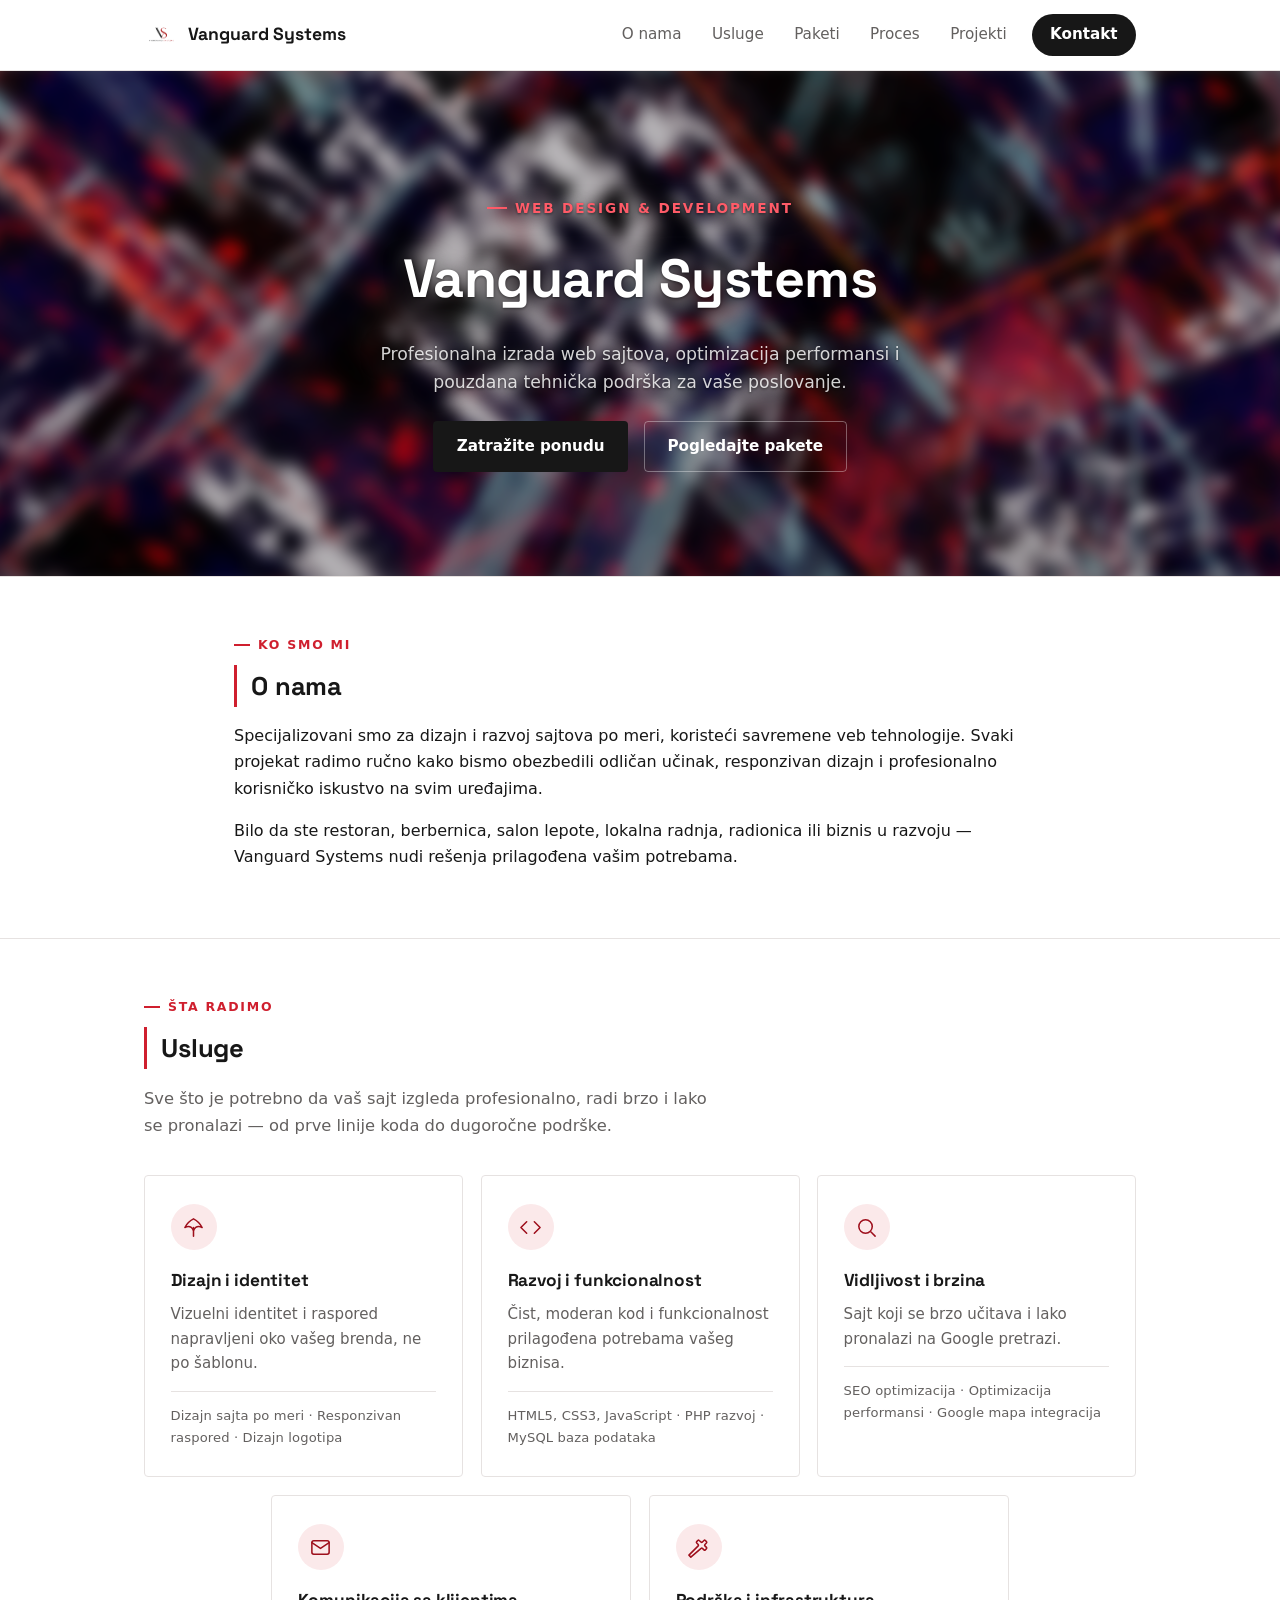
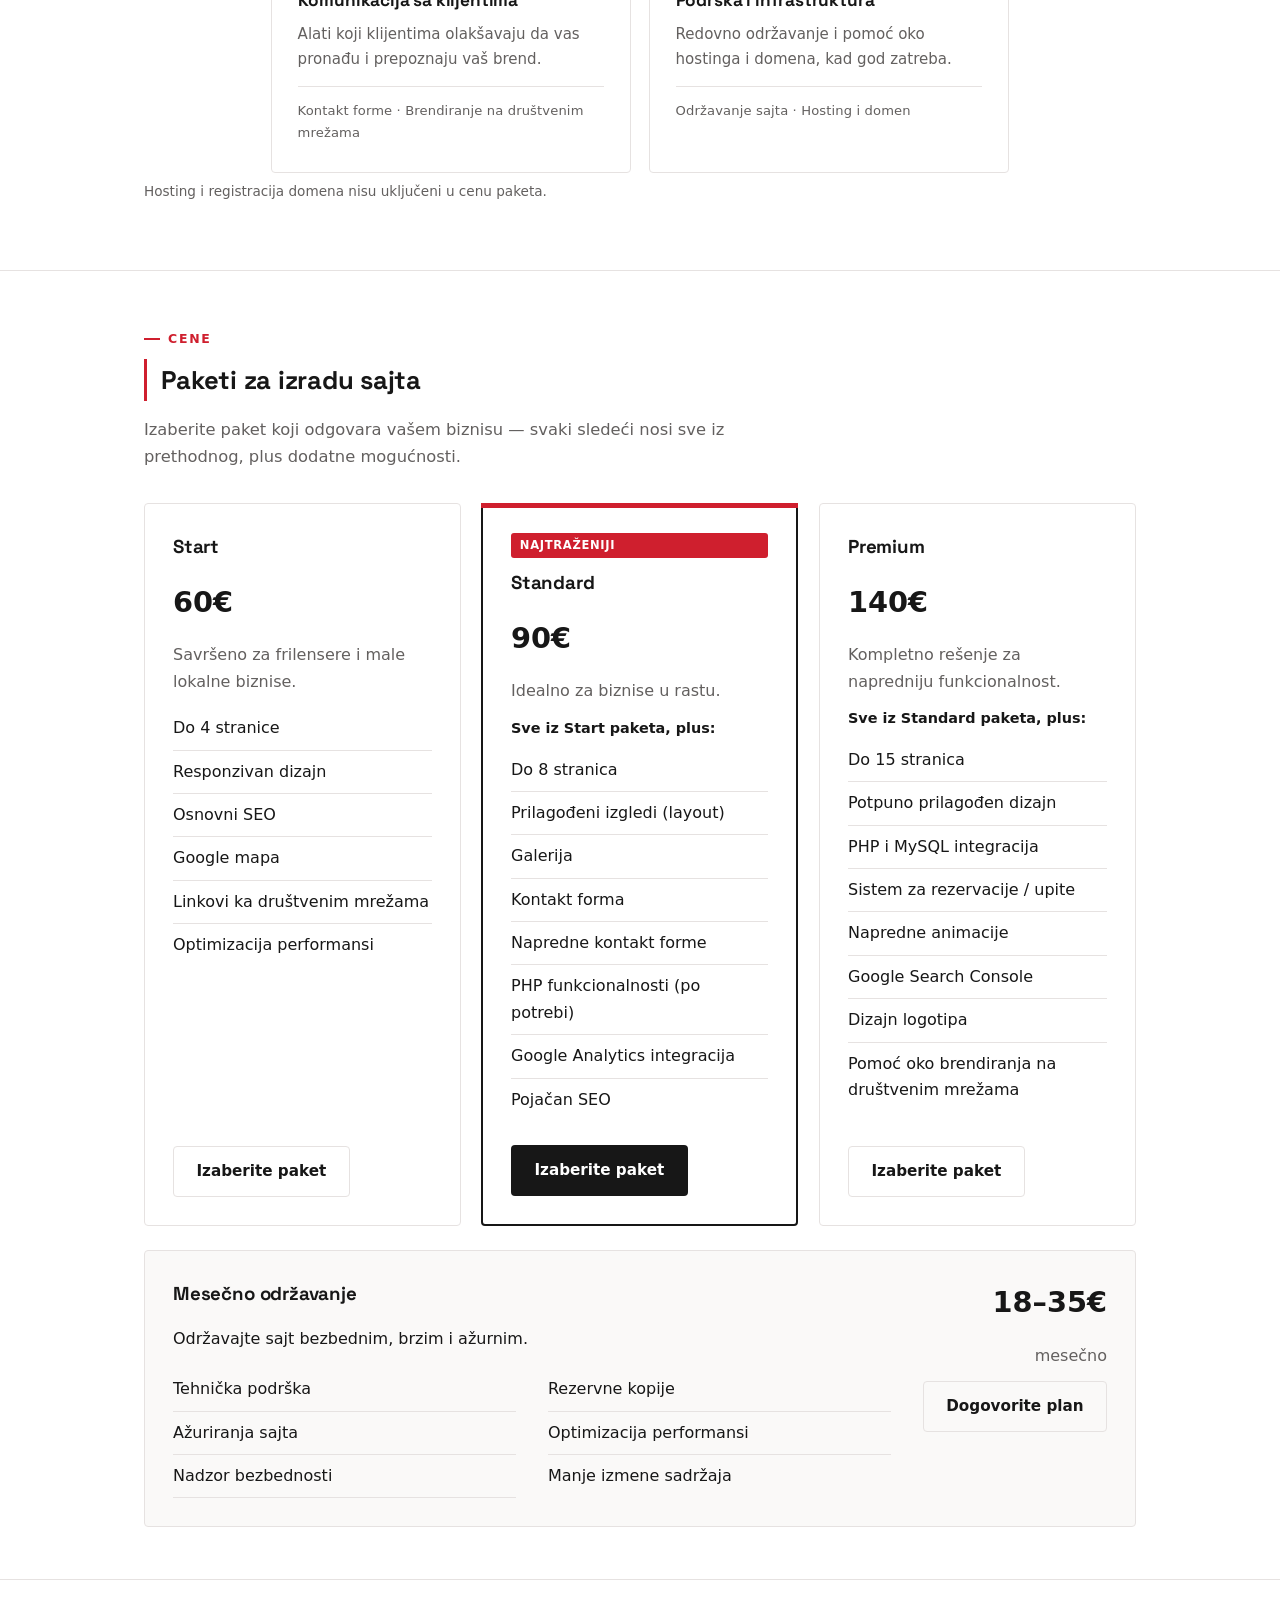
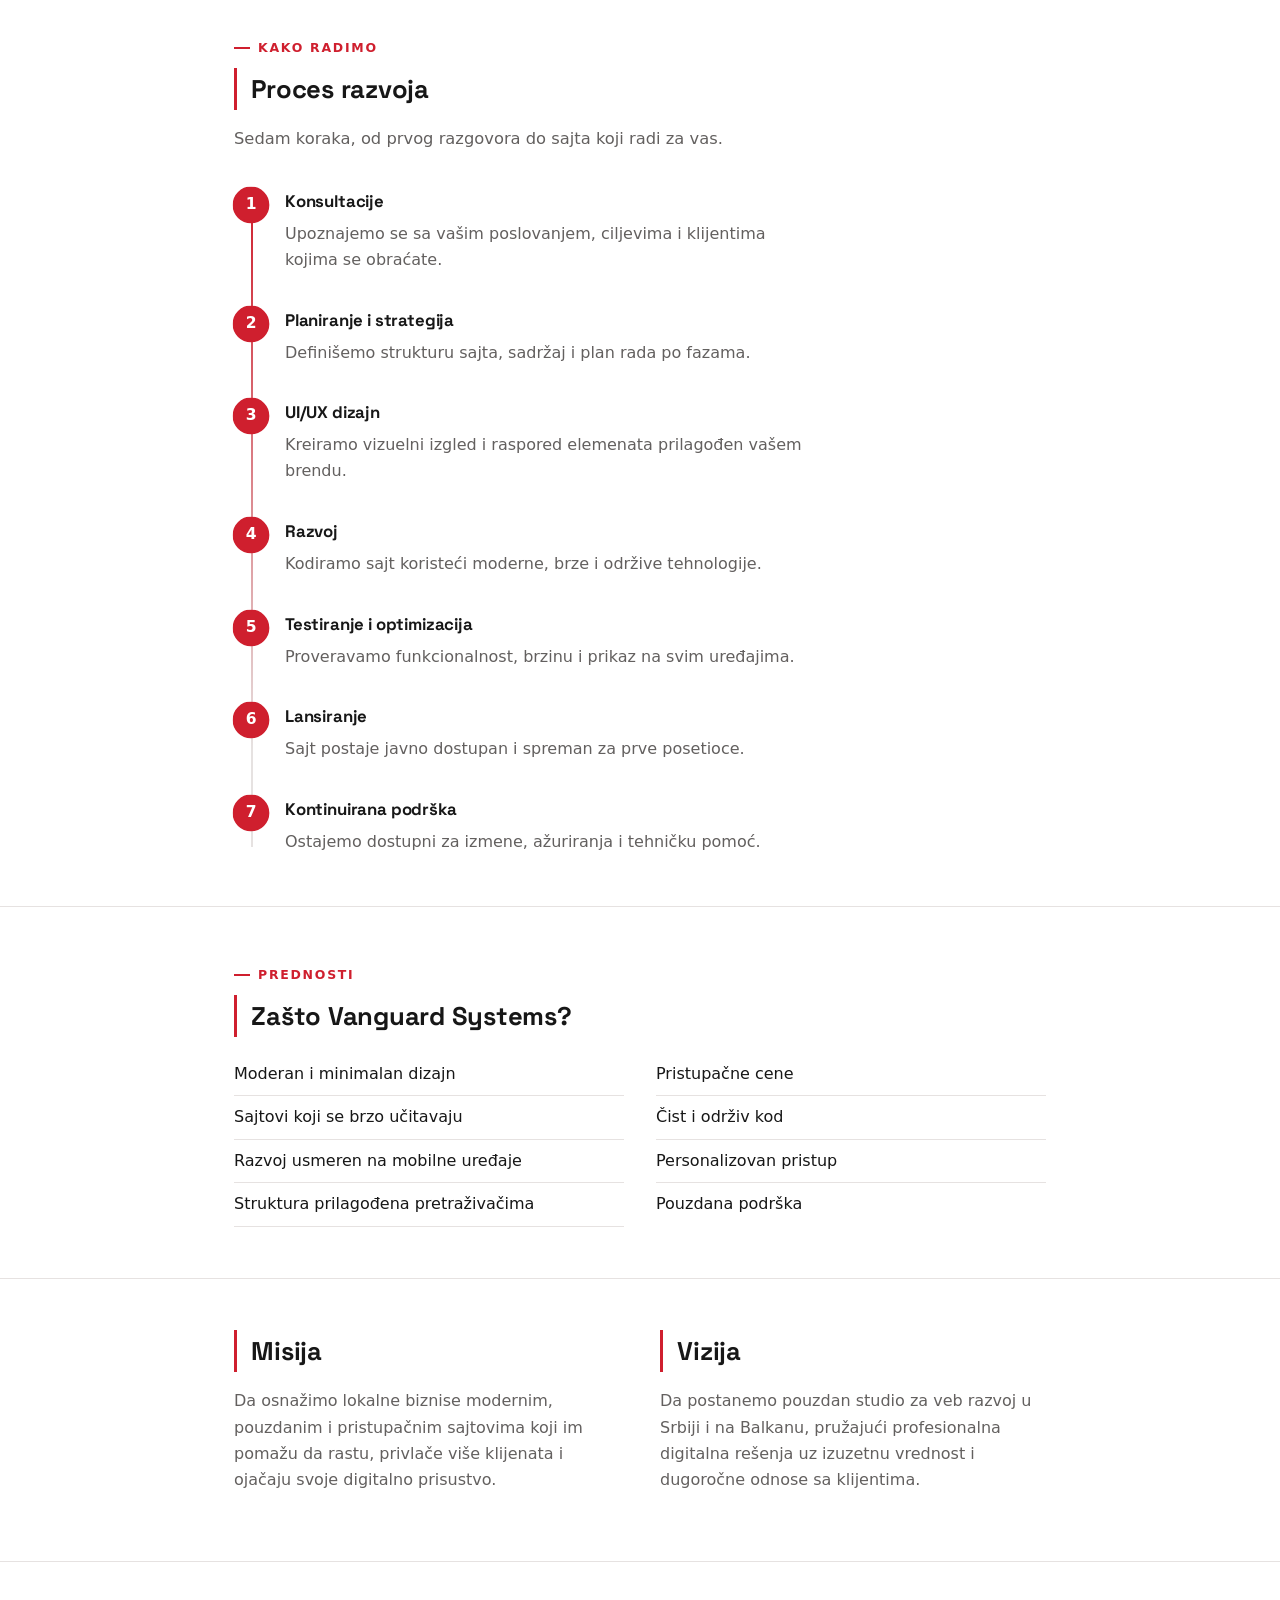
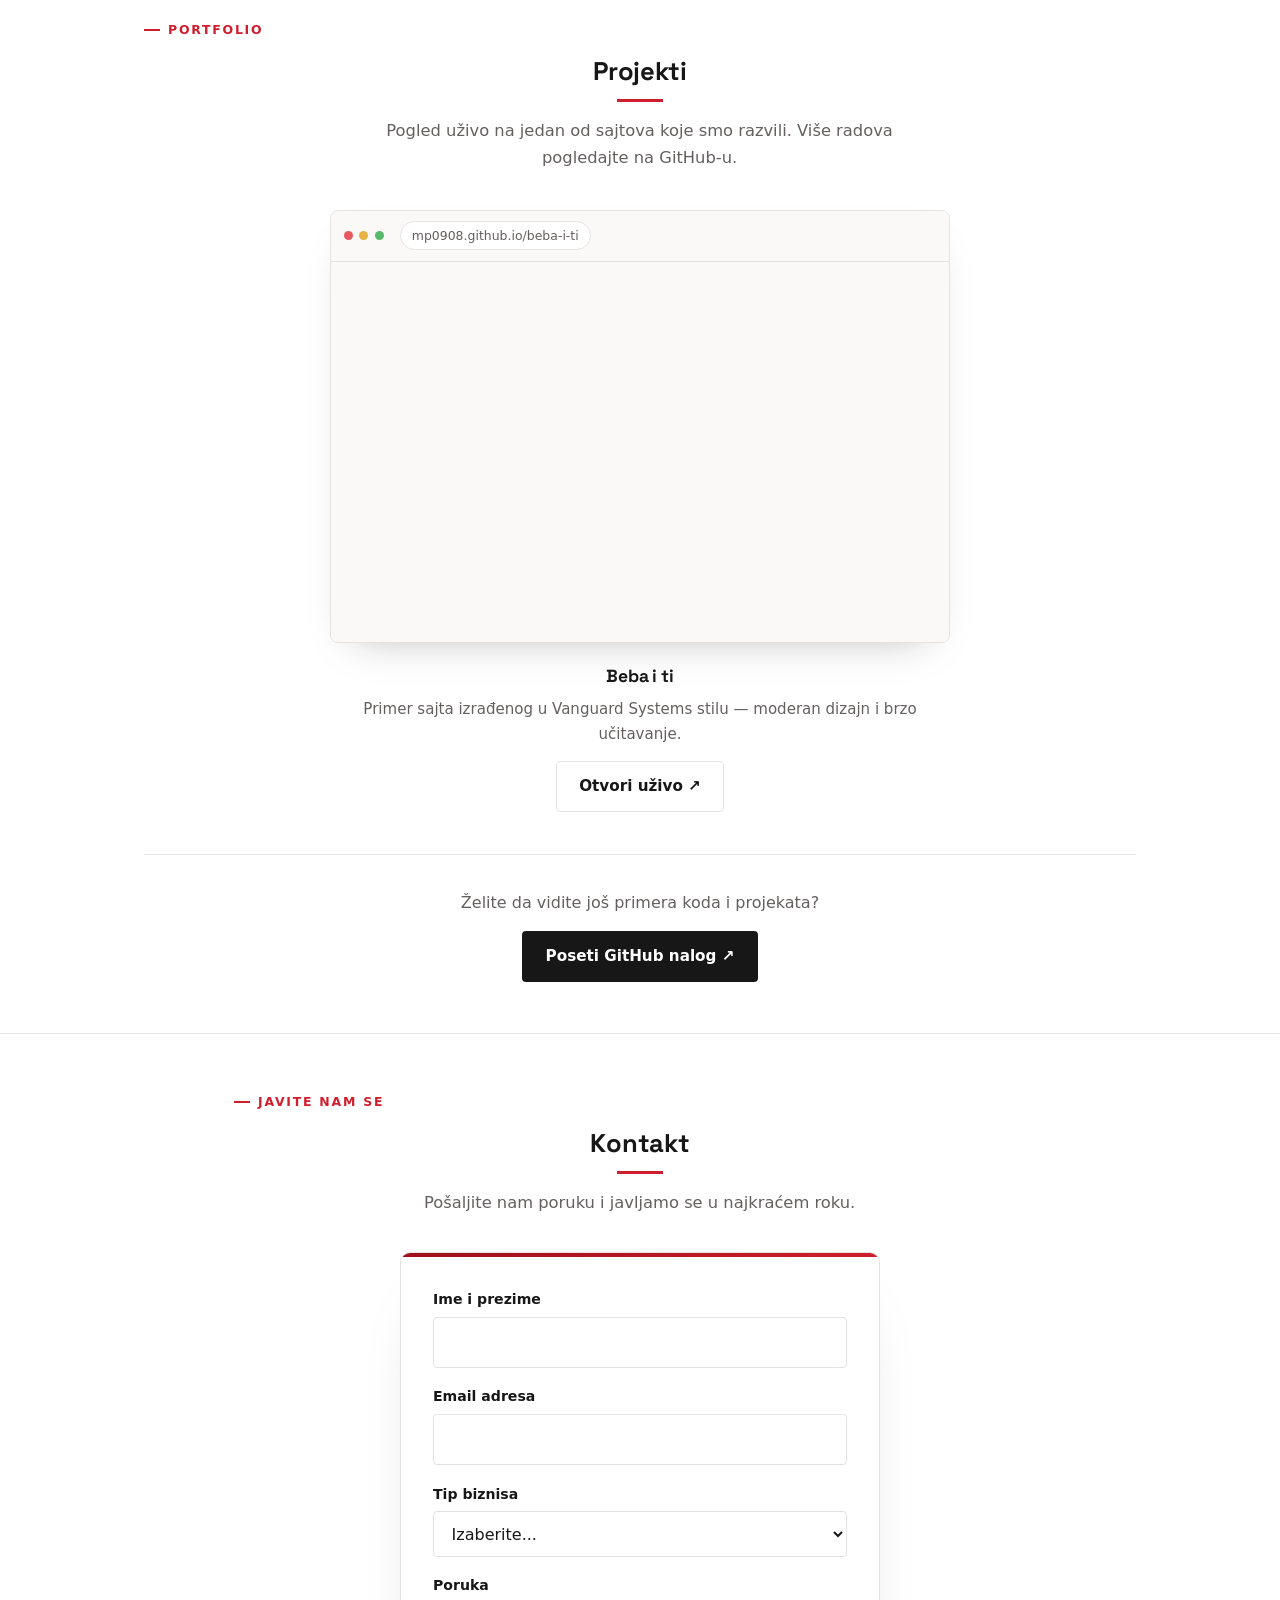
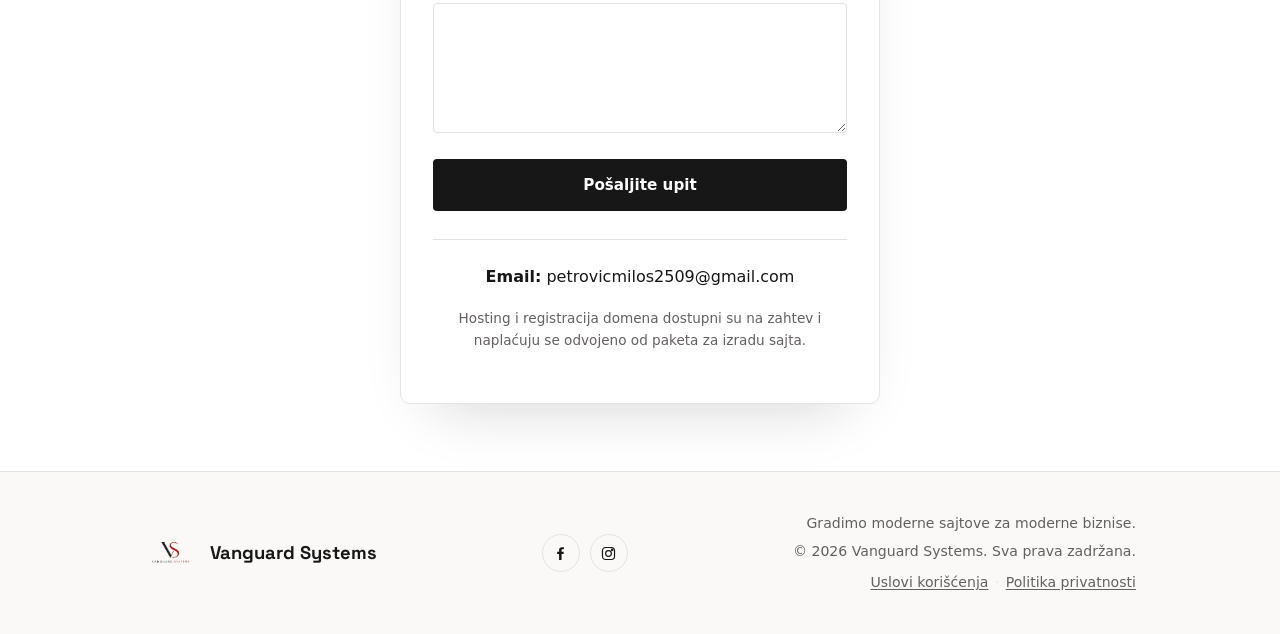
==== commit 1bf4ead1: "Fix invisible white h1 on legal pages, add GitHub projects section - Scope the global white h1 color" ====
--- a/index.html
+++ b/index.html
@@ -103,6 +103,7 @@
       <a href="#usluge">Usluge</a>
       <a href="#paketi">Paketi</a>
       <a href="#proces">Proces</a>
+      <a href="#projekti">Projekti</a>
       <a href="#kontakt" class="nav-cta">Kontakt</a>
     </nav>
   </div>
@@ -409,6 +410,41 @@
 
   <hr class="divider">
 
+  <!-- PROJECTS -->
+  <section class="section" id="projekti">
+    <div class="wrap">
+      <p class="eyebrow reveal center">Portfolio</p>
+      <h2 class="reveal center">Projekti</h2>
+      <p class="section-lead reveal center">Pogled uživo na jedan od sajtova koje smo razvili. Više radova pogledajte na GitHub-u.</p>
+
+      <div class="projects-grid">
+        <div class="project-card reveal">
+          <div class="browser-window">
+            <div class="browser-bar">
+              <span class="browser-dot"></span>
+              <span class="browser-dot"></span>
+              <span class="browser-dot"></span>
+              <span class="browser-url">mp0908.github.io/beba-i-ti</span>
+            </div>
+            <iframe class="browser-frame" src="https://mp0908.github.io/beba-i-ti/" title="Live prikaz projekta Beba i ti" loading="lazy"></iframe>
+          </div>
+          <div class="project-info">
+            <h3>Beba i ti</h3>
+            <p>Primer sajta izrađenog u Vanguard Systems stilu — moderan dizajn i brzo učitavanje.</p>
+            <a href="https://mp0908.github.io/beba-i-ti/" target="_blank" rel="noopener" class="btn btn-plain">Otvori uživo ↗</a>
+          </div>
+        </div>
+      </div>
+
+      <div class="github-cta reveal">
+        <p>Želite da vidite još primera koda i projekata?</p>
+        <a href="https://github.com/mp0908" target="_blank" rel="noopener" class="btn btn-primary">Poseti GitHub nalog ↗</a>
+      </div>
+    </div>
+  </section>
+
+  <hr class="divider">
+
   <!-- CONTACT -->
   <section class="section" id="kontakt">
     <div class="wrap wrap-narrow">
--- a/styles/style.css
+++ b/styles/style.css
@@ -182,7 +182,8 @@
   height: 2px;
   background: #ff5b68;
 }
-h1{ font-size: clamp(2.4rem, 4.2vw, 3.4rem); font-weight: 700; color: #fff; }
+h1{ font-size: clamp(2.4rem, 4.2vw, 3.4rem); font-weight: 700; color: var(--text); }
+.hero h1{ color: #fff; }
 .hero .lead{ max-width: 52ch; color: rgba(255,255,255,0.82); font-size: 1.08rem; margin-inline: auto; }
 .hero-actions{ display: flex; gap: 1rem; flex-wrap: wrap; margin-top: 1.5rem; justify-content: center; }
 .hero .btn-plain{ border-color: rgba(255,255,255,0.35); color: #fff; }
@@ -235,6 +236,76 @@
 .legal-content a{ color: var(--red); text-decoration: underline; text-underline-offset: 2px; }
 .legal-content a:hover{ color: var(--red-dark); }
 .legal-content strong{ color: var(--text); }
+
+/* Projects / portfolio */
+.projects-grid{
+  display: flex;
+  flex-wrap: wrap;
+  justify-content: center;
+  gap: 1.6rem;
+  margin-top: 2.4rem;
+}
+.project-card{
+  flex: 1 1 480px;
+  max-width: 620px;
+}
+.browser-window{
+  border: 1px solid var(--line);
+  border-radius: 8px;
+  overflow: hidden;
+  background: var(--bg);
+  box-shadow: 0 18px 40px -26px rgba(23,23,23,0.35);
+}
+.browser-bar{
+  display: flex;
+  align-items: center;
+  gap: 0.4rem;
+  padding: 0.65rem 0.8rem;
+  background: var(--bg-soft);
+  border-bottom: 1px solid var(--line);
+}
+.browser-dot{
+  width: 9px;
+  height: 9px;
+  border-radius: 50%;
+  background: var(--line);
+  display: inline-block;
+}
+.browser-dot:nth-child(1){ background: #e6595f; }
+.browser-dot:nth-child(2){ background: #e8b342; }
+.browser-dot:nth-child(3){ background: #58b96a; }
+.browser-url{
+  margin-left: 0.6rem;
+  font-size: 0.78rem;
+  color: var(--muted);
+  background: var(--bg);
+  border: 1px solid var(--line);
+  border-radius: 999px;
+  padding: 0.2rem 0.7rem;
+  overflow: hidden;
+  text-overflow: ellipsis;
+  white-space: nowrap;
+}
+.browser-frame{
+  width: 100%;
+  height: 380px;
+  border: none;
+  display: block;
+  background: var(--bg-soft);
+}
+.project-info{ padding: 1.2rem 0.2rem 0; text-align: center; }
+.project-info h3{ font-size: 1.1rem; font-weight: 700; margin-bottom: 0.4rem; }
+.project-info p{ color: var(--muted); font-size: 0.94rem; margin-bottom: 0.9rem; }
+.github-cta{
+  text-align: center;
+  margin-top: 2.6rem;
+  padding-top: 2.2rem;
+  border-top: 1px solid var(--line);
+}
+.github-cta p{ color: var(--muted); margin-bottom: 0.9rem; }
+@media (max-width: 640px){
+  .browser-frame{ height: 280px; }
+}
 
 /* Buttons */
 .btn{
